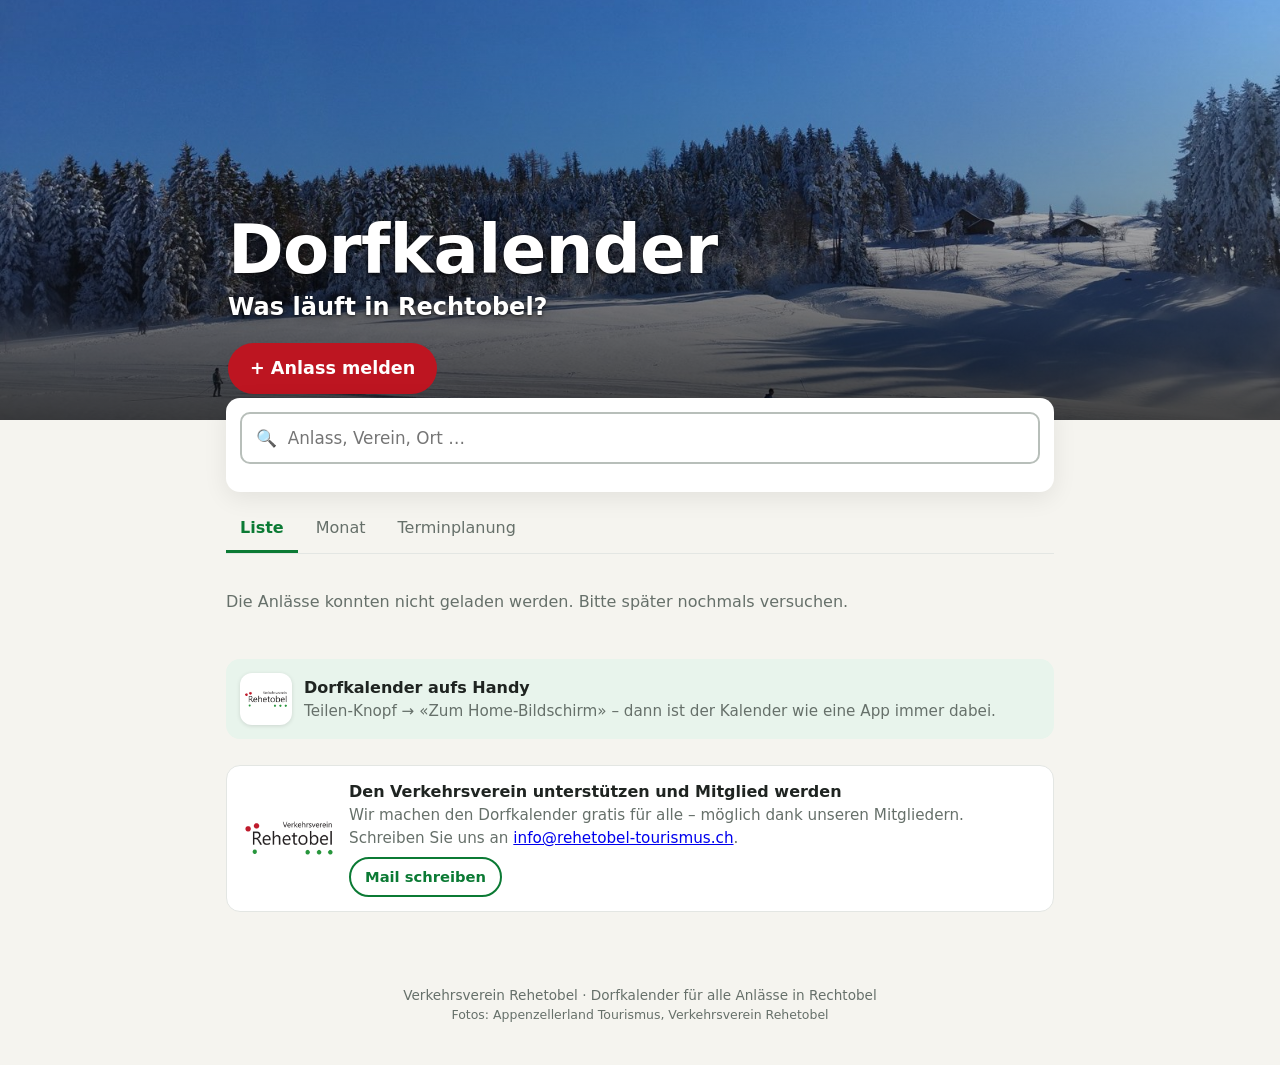
==== index.html @ 816dbb3e "Neues Design: Titelbild je Jahreszeit, Kategorien-Knöpfe, Vereinslogos, 20 Anlässe pro Seite, Kasten" ====
<!doctype html>
<html lang="de-CH">
<head>
  <meta charset="utf-8">
  <meta name="viewport" content="width=device-width, initial-scale=1">
  <title>Dorfkalender Rehetobel</title>
  <meta name="description" content="Was läuft in Rechtobel? Alle Anlässe im Dorf – Vereine, Gemeinde, Schule, Kirche und Gewerbe.">
  <meta name="theme-color" content="#0b7a34">
  <link rel="apple-touch-icon" href="bilder/logo.png">
  <link rel="stylesheet" href="css/kalender.css">
  <!-- Titelbild je nach Jahreszeit, bevor die Seite gezeichnet wird (siehe js/titelbild.js) -->
  <script src="js/titelbild.js"></script>
</head>
<body>
  <header class="kopf">
    <div class="kopf-innen">
      <h1>Dorfkalender</h1>
      <p class="untertitel">Was läuft in Rechtobel?</p>
      <a class="knopf knopf-rot" href="#melden">+ Anlass melden</a>
    </div>
  </header>

  <main class="seite">
    <section class="such" aria-label="Suchen">
      <label><span class="sr">Suche</span>
        <input id="suche" type="search" placeholder="🔍  Anlass, Verein, Ort …"></label>
      <button class="kat-auf" id="kat-auf" type="button" aria-expanded="false" aria-controls="kategorien">
        <span id="kat-auf-text">Nach Kategorie filtern</span> <span class="pfeil" aria-hidden="true">▾</span></button>
      <div class="kategorien" id="kategorien" role="group" aria-label="Kategorie"></div>
      <div class="aktiver-verein" id="aktiver-verein"></div>
    </section>

    <nav class="tabs" role="tablist" aria-label="Ansicht">
      <button role="tab" data-ansicht="liste" aria-selected="true">Liste</button>
      <button role="tab" data-ansicht="monat" aria-selected="false">Monat</button>
      <button role="tab" data-ansicht="planung" aria-selected="false">Terminplanung</button>
    </nav>

    <section id="ansicht-liste" class="ansicht"></section>
    <section id="ansicht-monat" class="ansicht" hidden></section>
    <section id="ansicht-planung" class="ansicht" hidden></section>

    <div class="app-hinweis">
      <img class="symbol" src="bilder/logo.png" alt="">
      <div><strong>Dorfkalender aufs Handy</strong><br>
        <span class="zeile">Teilen-Knopf → «Zum Home-Bildschirm» – dann ist der Kalender wie eine App immer dabei.</span></div>
    </div>

    <div class="vvr-kasten">
      <img src="bilder/logo.png" alt="Verkehrsverein Rehetobel">
      <div><strong>Den Verkehrsverein unterstützen und Mitglied werden</strong><br>
        <span class="zeile">Wir machen den Dorfkalender gratis für alle – möglich dank unseren Mitgliedern.
          Schreiben Sie uns an <a href="mailto:info@rehetobel-tourismus.ch">info@rehetobel-tourismus.ch</a>.</span><br>
        <a class="knopf knopf-rand" href="mailto:info@rehetobel-tourismus.ch?subject=Mitglied%20werden">Mail schreiben</a></div>
    </div>
  </main>

  <dialog id="detail" class="detail" aria-labelledby="detail-titel"></dialog>

  <dialog id="melden-dialog" class="detail" aria-labelledby="melden-titel">
    <div class="detail-innen">
      <div class="detail-kopf">
        <h2 id="melden-titel">Anlass melden</h2>
        <button class="zu" data-schliessen aria-label="Schliessen">×</button>
      </div>
      <p>Vereine, Gemeinde, Kirche, Schule und Gewerbe können ihre Anlässe hier über ein einfaches Formular melden.
         Der Verkehrsverein prüft jede Meldung, bevor sie im Kalender erscheint.</p>
      <p class="hinweis">Das Formular wird bald freigeschaltet.</p>
    </div>
  </dialog>

  <footer class="fuss">
    Verkehrsverein Rehetobel · Dorfkalender für alle Anlässe in Rechtobel<br>
    <span class="fotos">Fotos: Appenzellerland Tourismus, Verkehrsverein Rehetobel</span>
  </footer>

  <script src="js/config.js"></script>
  <script src="js/logos.js"></script>
  <script src="data/anlaesse.js"></script>
  <script src="js/datenquelle.js"></script>
  <script src="js/kalender.js"></script>
</body>
</html>
---- css/kalender.css ----
/* Dorfkalender Rehetobel – Design vom 7.11.2026 (Vorschau in der Vorstandsablage, Entscheide in ENTSCHEIDE.md) */
:root {
  --gruen: #0b7a34;          /* Grün des Verkehrsvereins */
  --gruen-dunkel: #0b5e2a;
  --gruen-hell: #e8f4ec;
  --rot: #bd1521;            /* Rot des Verkehrsvereins: Hauptknöpfe */
  --akzent: #bd1521;
  --text: #1f2421;
  --leise: #66706a;
  --linie: #e3e6e3;
  --flaeche: #fff;
  --grund: #f5f4ef;
  --hintergrund: #f3f2ee;
  --belegt-1: #cfeadb;
  --belegt-2: #7cc79b;
  --belegt-3: #0b7a34;
  --radius: 14px;
  font-family: system-ui, -apple-system, "Segoe UI", Roboto, sans-serif;
  color: var(--text);
}
* { box-sizing: border-box; }
body { margin: 0; background: var(--grund); line-height: 1.45; }
h1, h2, h3 { line-height: 1.2; }
.sr { position: absolute; width: 1px; height: 1px; overflow: hidden; clip: rect(0 0 0 0); }
.hinweis { color: var(--leise); font-size: .9em; }
.nowrap { white-space: nowrap; }

/* ---------- Titelbild (je nach Jahreszeit, siehe js/titelbild.js) ---------- */
:root { --foto: url("../bilder/titel/herbst.jpg"); }
.sommer     { --foto: url("../bilder/titel/sommer.jpg"); }
.baum       { --foto: url("../bilder/titel/baum.jpg"); }
.winter1    { --foto: url("../bilder/titel/winter.jpg"); }
.winter2    { --foto: url("../bilder/titel/winter2.jpg"); }
.winter3    { --foto: url("../bilder/titel/winter3.jpg"); }
.fruehling1 { --foto: url("../bilder/titel/fruehling1.jpg"); }
.fruehling2 { --foto: url("../bilder/titel/fruehling2.jpg"); }
@media (max-width: 719px) {   /* Handy: quadratische Fotos */
  :root       { --foto: url("../bilder/titel/herbst-handy.jpg"); }
  .sommer     { --foto: url("../bilder/titel/sommer-handy.jpg"); }
  .baum       { --foto: url("../bilder/titel/baum-handy.jpg"); }
  .winter1    { --foto: url("../bilder/titel/winter-handy.jpg"); }
  .winter2    { --foto: url("../bilder/titel/winter2-handy.jpg"); }
  .winter3    { --foto: url("../bilder/titel/winter3-handy.jpg"); }
  .fruehling1 { --foto: url("../bilder/titel/fruehling1-handy.jpg"); }
  .fruehling2 { --foto: url("../bilder/titel/fruehling2-handy.jpg"); }
}

.kopf { position: relative; min-height: 300px; color: #fff; display: flex; align-items: flex-end;
  background: linear-gradient(180deg, rgba(0,0,0,.05) 0%, rgba(0,0,0,.15) 45%, rgba(0,0,0,.65) 100%), var(--foto) center 55% / cover; }
.winter .kopf { background-image: linear-gradient(180deg, rgba(0,0,0,0) 0%, rgba(0,0,0,.25) 45%, rgba(0,0,0,.72) 100%), var(--foto); }
.baum .kopf { background-position: center, center 72%; }
@media (max-width: 719px) {
  .kopf { background-position: center 30%; }
  .baum .kopf { background-size: cover, 175% auto; background-position: center, left 62%; }
  .fruehling2 .kopf { background-position: center, center 100%; }   /* Hütte über der Schrift */
}
@media (min-width: 720px) { .kopf { min-height: 380px; } }
@media (min-width: 900px) { .kopf { background-position: center 30%; min-height: 420px; } }

.kopf-innen { width: 100%; max-width: 860px; margin: 0 auto; padding: 18px 18px 26px; }
@media (max-width: 719px) { .kopf-innen { padding-bottom: 44px; } }
.kopf h1 { margin: 0; font-size: clamp(2rem, 7vw, 3rem); letter-spacing: -.01em; }
.kopf .untertitel { margin: 2px 0 14px; font-size: 1.2rem; font-weight: 700; }
.kopf-innen h1, .kopf-innen p { text-shadow: 0 1px 3px rgba(0,0,0,.7), 0 2px 12px rgba(0,0,0,.45); }
@media (min-width: 900px) {
  .kopf h1 { font-size: 4.2rem; line-height: 1.05; }
  .kopf .untertitel { font-size: 1.5rem; margin: 4px 0 18px; }
  .kopf .knopf { font-size: 1.1rem; padding: 13px 22px; }
}
/* Die Kirche (bzw. das Hauptmotiv) nie verdecken: Schrift auf die freie Seite */
.herbst .kopf-innen, .sommer:not(.baum) .kopf-innen, .winter3 .kopf-innen, .fruehling2 .kopf-innen { text-align: right; }
@media (min-width: 720px) {
  .baum .kopf-innen, .fruehling1 .kopf-innen { max-width: none; margin: 0; padding-left: max(24px, 4vw); }
  .winter3 .kopf-innen, .fruehling2 .kopf-innen { max-width: none; margin: 0; padding-right: max(24px, 4vw); }
  .baum .kopf h1, .winter3 .kopf h1 { font-size: clamp(2rem, 4.6vw, 4.2rem); }
}

/* ---------- Knöpfe ---------- */
.knopf { display: inline-flex; align-items: center; gap: 6px; border: 0; border-radius: 999px; padding: 11px 18px;
  font: inherit; font-weight: 700; cursor: pointer; text-decoration: none; }
.knopf-rot, .knopf-akzent { background: var(--rot); color: #fff; }
.knopf-rot:hover, .knopf-akzent:hover { filter: brightness(1.1); }
.knopf-rand { background: #fff; color: var(--gruen); border: 2px solid var(--gruen); }

.seite { max-width: 860px; margin: 0 auto; padding: 0 16px 40px; }

/* ---------- Suche und Kategorien ---------- */
.such { background: var(--flaeche); border-radius: var(--radius); box-shadow: 0 6px 24px rgba(0,0,0,.08);
  margin: -22px 0 14px; padding: 14px; position: relative; }
.such input[type=search] { width: 100%; font: inherit; font-size: 1.05rem; padding: 12px 14px; border: 2px solid #b8bfba;
  border-radius: 10px; background: #fff; color: var(--text); }
.kategorien { display: flex; flex-wrap: wrap; gap: 8px; padding: 12px 0 2px; }
.kat-knopf { flex: none; border: 1px solid #c9cec9; background: #fff; border-radius: 999px; min-height: 44px; padding: 9px 15px;
  font: inherit; font-size: 1rem; cursor: pointer; white-space: nowrap; color: var(--text); }
.kat-knopf[aria-pressed="true"] { background: var(--text); border-color: var(--text); color: #fff; }
.punkt { display: inline-block; width: 10px; height: 10px; border-radius: 50%; margin-right: 6px; }
.kat-knopf[aria-pressed="true"] .punkt { box-shadow: 0 0 0 2px #fff; }
/* Handy: Kategorien zugeklappt – zuerst sieht man, was im Dorf läuft. Laptop: immer offen. */
.kat-auf { display: none; }
@media (max-width: 719px) {
  .kat-auf { display: flex; align-items: center; justify-content: space-between; width: 100%; margin-top: 10px; min-height: 44px;
    padding: 8px 14px; border: 1px solid #c9cec9; border-radius: 10px; background: #fff; font: inherit; font-size: 1rem;
    cursor: pointer; color: var(--text); }
  .kat-auf .pfeil { transition: transform .15s; }
  .kat-auf[aria-expanded="true"] .pfeil { transform: rotate(180deg); }
  .kategorien { display: none; gap: 6px; }
  .kategorien.offen { display: flex; }
  .kat-knopf { min-height: 40px; padding: 6px 11px; font-size: .92rem; }
  .punkt { width: 9px; height: 9px; margin-right: 5px; }
}
.aktiver-verein:empty { display: none; }
.aktiver-verein { margin-top: 10px; }

/* ---------- Ansichten (Liste / Monat / Terminplanung) ---------- */
.tabs { display: flex; gap: 4px; border-bottom: 1px solid var(--linie); margin: 4px 0 6px; overflow-x: auto; }
.tabs button { background: none; border: 0; padding: 10px 14px; font: inherit; color: var(--leise);
  cursor: pointer; border-bottom: 3px solid transparent; white-space: nowrap; }
.tabs button[aria-selected="true"] { color: var(--gruen); border-bottom-color: var(--gruen); font-weight: 700; }

/* ---------- Liste ---------- */
.abschnitt { margin: 30px 0 10px; font-size: 1.5rem; }
.monat-titel { font-size: 1.2rem; margin: 24px 0 8px; color: var(--gruen-dunkel); }
.karten { list-style: none; margin: 0; padding: 0; }
.karte { display: grid; grid-template-columns: 62px 1fr; gap: 12px; align-items: start; width: 100%;
  background: var(--flaeche); border: 0; border-left: 6px solid var(--kat, #8a8a8a); border-radius: var(--radius);
  padding: 12px 14px; margin-bottom: 10px; box-shadow: 0 1px 3px rgba(0,0,0,.06);
  text-align: left; font: inherit; color: inherit; cursor: pointer; }
.karte:hover, .karte:focus-visible { box-shadow: 0 2px 10px rgba(0,0,0,.12); outline: none; }
@media (min-width: 720px) { .karte { grid-template-columns: 64px 1fr; gap: 14px; padding: 14px 18px; } }
/* Kalenderblatt links */
.datum-block { text-align: center; border-radius: 10px; background: var(--hintergrund); padding: 6px 0 7px; }
.datum-block .wt { font-size: .76rem; font-weight: 700; text-transform: uppercase; color: #4a524d; }
.datum-block .tg { font-size: 1.6rem; font-weight: 800; line-height: 1.05; }
.datum-block .mo { font-size: .85rem; color: #4a524d; }
.datum-block.heute { background: var(--gruen); color: #fff; }
.datum-block.heute .wt, .datum-block.heute .mo { color: rgba(255,255,255,.9); }
/* Text der Karte; lange Wörter (z. B. «Nistkastenputzhöck») umbrechen */
.karte > div, .detail-kopf h2 { min-width: 0; overflow-wrap: break-word; }
.karte h3, .detail-kopf h2 { hyphens: auto; -webkit-hyphenate-limit-before: 6; -webkit-hyphenate-limit-after: 6; hyphenate-limit-chars: 14 6 6; }
.karte h3 { margin: 0 0 2px; font-size: 1.12rem; line-height: 1.25; }
.zeile { color: var(--leise); font-size: .95rem; }
.karte .zeile { font-size: 1rem; color: #3d4540; }
.verein-zeile { color: var(--leise); font-size: .95rem; margin-top: 2px; }
.kat-etikett { display: inline-block; font-size: .875rem; font-weight: 700; padding: 3px 10px; border-radius: 999px; margin: 6px 4px 0 0;
  color: var(--kat); background: #f0f0f0;
  color: color-mix(in srgb, var(--kat) 70%, black); background: color-mix(in srgb, var(--kat) 13%, white); }
.etikett { display: inline-block; font-size: .875rem; padding: 3px 10px; border-radius: 999px; background: #eee; color: #444; margin: 6px 4px 0 0; }
.etikett.provisorisch { background: #fbe3e5; color: #8d0f19; }
/* Vereinslogo oben rechts in der Karte (nur wenn vorhanden) */
.vlogo { width: 64px; height: 46px; padding: 4px; border-radius: 10px; border: 1px solid var(--linie); background: #fff; overflow: hidden; }
.vlogo img { width: 100%; height: 100%; object-fit: contain; display: block; }
.karte .vlogo { float: right; margin: 0 0 6px 10px; }
@media (min-width: 720px) { .vlogo { width: 104px; height: 60px; } }
.vlogo.gross { width: 120px; height: 76px; flex: none; float: none; margin: 0; }
.mehr { display: block; width: 100%; margin: 16px 0; padding: 14px; border-radius: var(--radius); border: 2px dashed #cfd6cf;
  background: transparent; font: inherit; font-weight: 700; color: var(--gruen); cursor: pointer; }
.leer { color: var(--leise); padding: 20px 0; }

/* ---------- Monat ---------- */
.monat-nav { display: flex; align-items: center; justify-content: space-between; margin: 16px 0 12px; gap: 8px; }
.monat-nav h2 { margin: 0; font-size: 1.2rem; }
.monat-nav .knopf { padding: 6px 16px; }
.raster { display: grid; grid-template-columns: repeat(7, minmax(0, 1fr)); gap: 1px; background: var(--linie);
  border: 1px solid var(--linie); border-radius: 10px; overflow: hidden; }
.raster .wt-kopf { background: var(--hintergrund); text-align: center; font-size: .78rem; padding: 6px 0; color: var(--leise); font-weight: 600; }
.zelle { min-width: 0; background: var(--flaeche); min-height: 96px; padding: 4px; font: inherit; border: 0; text-align: left;
  cursor: pointer; display: flex; flex-direction: column; gap: 2px; color: inherit; }
.zelle.fremd { background: #fafaf8; color: #b3b8b4; }
.zelle.heute .nr { background: var(--gruen); color: #fff; border-radius: 999px; }
.zelle.gewaehlt { box-shadow: inset 0 0 0 2px var(--akzent); }
.nr { font-size: .8rem; width: 22px; height: 22px; display: grid; place-items: center; }
.chip { font-size: .72rem; background: #e7efe8; color: var(--gruen-dunkel); border-radius: 4px; padding: 1px 4px;
  white-space: nowrap; overflow: hidden; text-overflow: ellipsis; }
.chip.provisorisch { background: #fbe3e5; color: #8d0f19; }
.punkte { display: none; gap: 3px; flex-wrap: wrap; }
.punkte i { width: 6px; height: 6px; border-radius: 50%; background: var(--gruen); }
@media (max-width: 640px) { .zelle { min-height: 52px; align-items: center; } .chip { display: none; } .punkte { display: flex; } }
.tag-liste { margin-top: 16px; }

/* ---------- Terminplanung ---------- */
.planung-intro { background: var(--flaeche); border: 1px solid var(--linie); border-radius: 10px; padding: 12px 14px; margin: 16px 0; }
.planung-intro p { margin: 0 0 6px; }
.legende { display: flex; gap: 14px; flex-wrap: wrap; font-size: .85rem; color: var(--leise); }
.legende span { display: inline-flex; align-items: center; gap: 6px; }
.legende i { width: 14px; height: 14px; border-radius: 3px; border: 1px solid var(--linie); }
.jahr { display: grid; grid-template-columns: repeat(auto-fill, minmax(200px, 1fr)); gap: 16px; }
.mini h3 { margin: 0 0 6px; font-size: .95rem; }
.mini .raster { border-radius: 6px; }
.mini .wt-kopf { font-size: .65rem; padding: 2px 0; }
.mini-tag { aspect-ratio: 1; border: 0; padding: 0; font: inherit; font-size: .7rem; cursor: pointer; background: var(--flaeche); color: var(--text); }
.mini-tag.leer-tag { background: #fafaf8; cursor: default; }
.mini-tag.b1 { background: var(--belegt-1); }
.mini-tag.b2 { background: var(--belegt-2); }
.mini-tag.b3 { background: var(--belegt-3); color: #fff; }
.mini-tag.prov { box-shadow: inset 0 0 0 2px var(--akzent); }
.mini-tag.wochenende:not(.b1):not(.b2):not(.b3) { background: #f1f3f1; }
.mini-tag.gewaehlt { outline: 2px solid var(--gruen); outline-offset: -2px; }

/* ---------- Fenster beim Antippen (auf dem Handy von unten) ---------- */
dialog.detail { border: 0; padding: 0; width: min(520px, 100%); max-width: 100%; border-radius: 18px 18px 0 0; margin: auto auto 0;
  box-shadow: 0 -6px 30px rgba(0,0,0,.2); color: var(--text); }
dialog.detail::backdrop { background: rgba(0,0,0,.4); }
@media (min-width: 720px) { dialog.detail { border-radius: 18px; margin: auto; } }
.detail-innen { padding: 18px 18px 22px; }
.detail-kopf { display: flex; gap: 14px; align-items: center; margin-bottom: 12px; }
.detail-kopf h2 { margin: 0; font-size: 1.3rem; line-height: 1.25; flex: 1; }
.zu { border: 0; background: #eee; border-radius: 50%; width: 44px; height: 44px; font-size: 1.5rem; cursor: pointer; flex: none; color: var(--text); }
.detail dl { display: grid; grid-template-columns: 100px 1fr; gap: 6px 10px; margin: 0 0 14px; }
.detail dt { color: var(--leise); }
.detail dd { margin: 0; font-weight: 600; }
.detail .knoepfe { display: flex; flex-direction: column; gap: 10px; }
.detail .knoepfe .knopf { justify-content: center; }

/* ---------- Kästen unten und Fuss ---------- */
.app-hinweis { display: flex; gap: 12px; align-items: center; background: var(--gruen-hell); border-radius: var(--radius); padding: 14px; margin: 26px 0 8px; }
.app-hinweis .symbol { width: 52px; height: 52px; border-radius: 12px; background: #fff; object-fit: contain; padding: 4px;
  box-shadow: 0 1px 4px rgba(0,0,0,.12); flex: none; }
.vvr-kasten { display: flex; gap: 14px; align-items: center; background: var(--flaeche); border-radius: var(--radius);
  border: 1px solid var(--linie); padding: 14px 16px; margin: 26px 0 8px; }
.vvr-kasten img { width: 92px; flex: none; }
.vvr-kasten .knopf { margin-top: 8px; padding: 7px 14px; font-size: .92rem; }
.fuss { text-align: center; color: var(--leise); font-size: .85rem; padding: 26px 16px 40px; }
.fuss .fotos { font-size: .78rem; }

/* ---------- Eingebettet in die Vereinswebseite (?einbetten=1): ohne Titelbild und Fuss ---------- */
body.eingebettet { background: transparent; }
body.eingebettet .kopf { background: none; min-height: 0; color: var(--text); }
body.eingebettet .kopf h1, body.eingebettet .kopf .untertitel, body.eingebettet .fuss,
body.eingebettet .app-hinweis, body.eingebettet .vvr-kasten { display: none; }
body.eingebettet .kopf-innen { padding: 8px 16px; text-align: right; }
body.eingebettet .such { margin-top: 0; }

/* ---------- Planungskalender ---------- */
.planung-hinweis { background: #fff4e5; border: 1px solid #f0c27a; border-radius: 10px; padding: 10px 14px; margin: 0 0 12px; }
.planung-modus .app-hinweis, .planung-modus .vvr-kasten { display: none; }
.druck-kopf h2 { margin-bottom: 4px; }
.druck-monat { margin: 18px 0 6px; color: var(--gruen-dunkel); }
.druck-tabelle { width: 100%; border-collapse: collapse; font-size: .92rem; background: #fff; }
.druck-tabelle th, .druck-tabelle td { border: 1px solid var(--linie); padding: 4px 6px; text-align: left; vertical-align: top; }
.druck-tabelle tr.konflikt td { background: #fdecea; font-weight: 600; }
.druck-leer { padding: 2px 0 6px; }
#ansicht-druck { overflow-x: auto; }
@media (max-width: 640px) { .druck-tabelle { font-size: .8rem; } }
@media print {
  .kopf, .tabs, .such, .fuss, .planung-hinweis, .nicht-drucken, .app-hinweis, .vvr-kasten { display: none !important; }
  body { background: #fff; }
  .seite { max-width: none; padding: 0; }
  .druck-monat { break-after: avoid; }
  .druck-tabelle tr { break-inside: avoid; }
  .druck-tabelle tr.konflikt td { -webkit-print-color-adjust: exact; print-color-adjust: exact; }
}
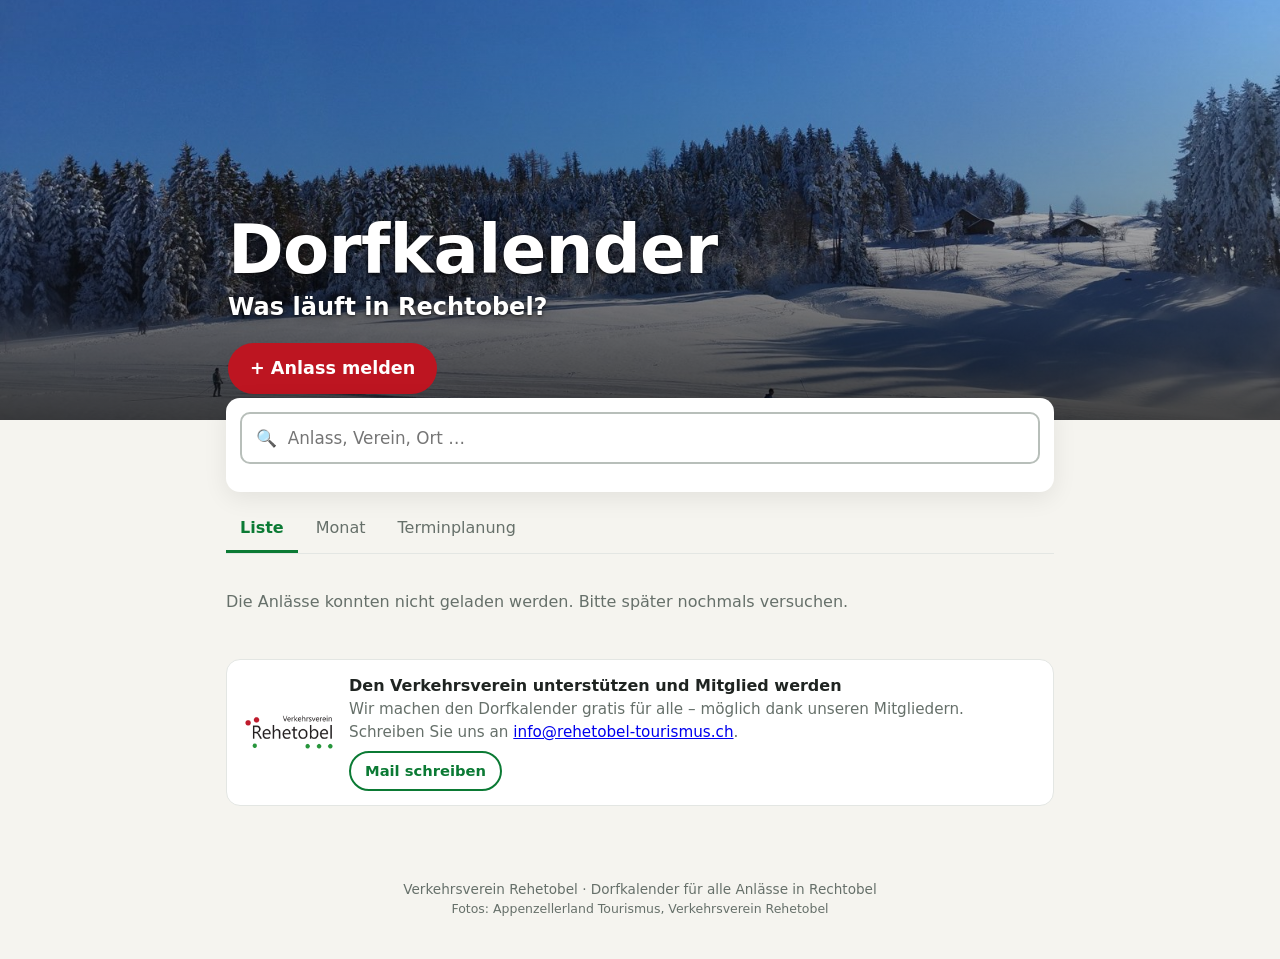
==== commit 4b13165f: "Dorfkalender aufs Handy: App-Symbol, Manifest, Anleitung je nach Handy Co-Authored-By: Claude Opus 5" ====
--- a/index.html
+++ b/index.html
@@ -6,7 +6,13 @@
   <title>Dorfkalender Rehetobel</title>
   <meta name="description" content="Was läuft in Rechtobel? Alle Anlässe im Dorf – Vereine, Gemeinde, Schule, Kirche und Gewerbe.">
   <meta name="theme-color" content="#0b7a34">
-  <link rel="apple-touch-icon" href="bilder/logo.png">
+  <!-- «Dorfkalender aufs Handy»: Symbol und Name auf dem Startbildschirm -->
+  <link rel="manifest" href="manifest.webmanifest">
+  <link rel="icon" type="image/png" href="bilder/app/favicon-48.png">
+  <link rel="apple-touch-icon" href="bilder/app/icon-180.png">
+  <meta name="apple-mobile-web-app-title" content="Dorfkalender">
+  <meta name="apple-mobile-web-app-capable" content="yes">
+  <meta name="mobile-web-app-capable" content="yes">
   <link rel="stylesheet" href="css/kalender.css">
   <!-- Titelbild je nach Jahreszeit, bevor die Seite gezeichnet wird (siehe js/titelbild.js) -->
   <script src="js/titelbild.js"></script>
@@ -40,10 +46,12 @@
     <section id="ansicht-monat" class="ansicht" hidden></section>
     <section id="ansicht-planung" class="ansicht" hidden></section>
 
-    <div class="app-hinweis">
-      <img class="symbol" src="bilder/logo.png" alt="">
+    <!-- Hinweis passt sich dem Handy an (js/kalender.js); auf dem Computer und in der «App» selbst ausgeblendet -->
+    <div class="app-hinweis" id="app-hinweis" hidden>
+      <img class="symbol" src="bilder/app/icon-180.png" alt="">
       <div><strong>Dorfkalender aufs Handy</strong><br>
-        <span class="zeile">Teilen-Knopf → «Zum Home-Bildschirm» – dann ist der Kalender wie eine App immer dabei.</span></div>
+        <span class="zeile" id="app-anleitung"></span>
+        <button class="knopf knopf-rand" id="app-installieren" type="button" hidden>Als App installieren</button></div>
     </div>
 
     <div class="vvr-kasten">
--- a/css/kalender.css
+++ b/css/kalender.css
@@ -213,7 +213,9 @@
 
 /* ---------- Kästen unten und Fuss ---------- */
 .app-hinweis { display: flex; gap: 12px; align-items: center; background: var(--gruen-hell); border-radius: var(--radius); padding: 14px; margin: 26px 0 8px; }
-.app-hinweis .symbol { width: 52px; height: 52px; border-radius: 12px; background: #fff; object-fit: contain; padding: 4px;
+.app-hinweis[hidden], .knopf[hidden] { display: none; }
+.app-hinweis .knopf { margin-top: 8px; padding: 7px 14px; font-size: .92rem; }
+.app-hinweis .symbol { width: 52px; height: 52px; border-radius: 12px; background: #fff; object-fit: contain;
   box-shadow: 0 1px 4px rgba(0,0,0,.12); flex: none; }
 .vvr-kasten { display: flex; gap: 14px; align-items: center; background: var(--flaeche); border-radius: var(--radius);
   border: 1px solid var(--linie); padding: 14px 16px; margin: 26px 0 8px; }
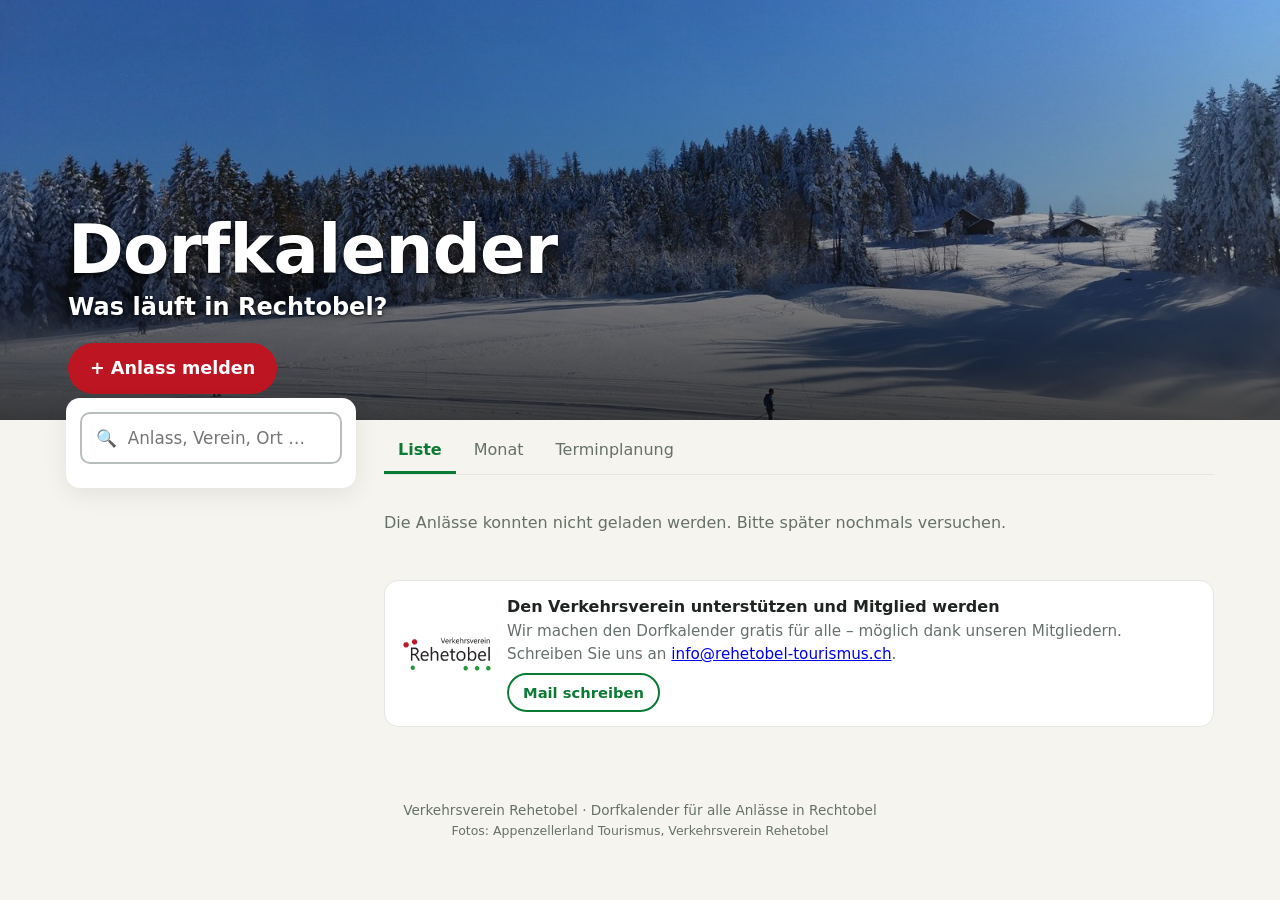
==== commit 6c0d4f67: "Grosse Bildschirme: zwei Spalten (Themen links, Anlässe rechts); Zusätze in den Knöpfen wieder sicht" ====
--- a/index.html
+++ b/index.html
@@ -8,8 +8,8 @@
   <meta name="theme-color" content="#0b7a34">
   <!-- «Dorfkalender aufs Handy»: Symbol und Name auf dem Startbildschirm -->
   <link rel="manifest" href="manifest.webmanifest">
-  <link rel="icon" type="image/png" href="bilder/app/favicon-48.png">
-  <link rel="apple-touch-icon" href="bilder/app/icon-180.png">
+  <link rel="icon" type="image/png" href="bilder/app/favicon-kalender-48.png">
+  <link rel="apple-touch-icon" href="bilder/app/kalender-180.png">
   <meta name="apple-mobile-web-app-title" content="Dorfkalender">
   <meta name="apple-mobile-web-app-capable" content="yes">
   <meta name="mobile-web-app-capable" content="yes">
@@ -31,11 +31,13 @@
       <label><span class="sr">Suche</span>
         <input id="suche" type="search" placeholder="🔍  Anlass, Verein, Ort …"></label>
       <button class="kat-auf" id="kat-auf" type="button" aria-expanded="false" aria-controls="kategorien">
-        <span id="kat-auf-text">Nach Kategorie filtern</span> <span class="pfeil" aria-hidden="true">▾</span></button>
+        <span id="kat-auf-text">Meine Auswahl</span> <span class="pfeil" aria-hidden="true">▾</span></button>
       <div class="kategorien" id="kategorien" role="group" aria-label="Kategorie"></div>
       <div class="aktiver-verein" id="aktiver-verein"></div>
     </section>
 
+    <!-- Grosse Bildschirme: zwei Spalten – links Suche und Themen, rechts die Anlässe (9.11.2026) -->
+    <div class="inhalt">
     <nav class="tabs" role="tablist" aria-label="Ansicht">
       <button role="tab" data-ansicht="liste" aria-selected="true">Liste</button>
       <button role="tab" data-ansicht="monat" aria-selected="false">Monat</button>
@@ -48,10 +50,11 @@
 
     <!-- Hinweis passt sich dem Handy an (js/kalender.js); auf dem Computer und in der «App» selbst ausgeblendet -->
     <div class="app-hinweis" id="app-hinweis" hidden>
-      <img class="symbol" src="bilder/app/icon-180.png" alt="">
+      <img class="symbol" src="bilder/app/kalender-180.png" alt="">
       <div><strong>Dorfkalender aufs Handy</strong><br>
         <span class="zeile" id="app-anleitung"></span>
-        <button class="knopf knopf-rand" id="app-installieren" type="button" hidden>Als App installieren</button></div>
+        <button class="knopf knopf-rand" id="app-installieren" type="button" hidden>Als App installieren</button>
+        <button class="knopf knopf-rand" id="app-zeigen" type="button" hidden>Zeig mir, wie</button></div>
     </div>
 
     <div class="vvr-kasten">
@@ -60,6 +63,7 @@
         <span class="zeile">Wir machen den Dorfkalender gratis für alle – möglich dank unseren Mitgliedern.
           Schreiben Sie uns an <a href="mailto:info@rehetobel-tourismus.ch">info@rehetobel-tourismus.ch</a>.</span><br>
         <a class="knopf knopf-rand" href="mailto:info@rehetobel-tourismus.ch?subject=Mitglied%20werden">Mail schreiben</a></div>
+    </div>
     </div>
   </main>
 
@@ -77,6 +81,27 @@
     </div>
   </dialog>
 
+  <!-- Bilder-Anleitung fürs iPhone (Knopf «Zeig mir, wie» im Kasten «Dorfkalender aufs Handy») -->
+  <dialog id="iphone-dialog" class="detail" aria-labelledby="iphone-titel">
+    <div class="detail-innen">
+      <div class="detail-kopf">
+        <h2 id="iphone-titel">So kommt der Dorfkalender aufs iPhone</h2>
+        <button class="zu" data-schliessen aria-label="Schliessen">×</button>
+      </div>
+      <ol class="schritte">
+        <li><p>In Safari <b>unten rechts auf •••</b> tippen, dann auf <b>«Teilen»</b>.<br>
+          <small>Ältere iPhones: unten direkt auf den Teilen-Knopf <b>□↑</b> tippen.</small></p>
+          <img src="bilder/anleitung/iphone-1.jpg" alt="Menü mit «Teilen» zuoberst" loading="lazy" width="500" height="493"></li>
+        <li><p>Auf <b>«Mehr anzeigen»</b> tippen (oder nach unten wischen).</p>
+          <img src="bilder/anleitung/iphone-2.jpg" alt="Teilen-Fenster mit dem Knopf «Mehr anzeigen»" loading="lazy" width="500" height="683"></li>
+        <li><p>Auf <b>«Zum Home-Bildschirm»</b> tippen.</p>
+          <img src="bilder/anleitung/iphone-3.jpg" alt="Liste mit «Zum Home-Bildschirm»" loading="lazy" width="500" height="473"></li>
+        <li><p>Oben rechts auf <b>«Hinzufügen»</b> tippen. Fertig – das Kalender-Symbol ist jetzt auf dem Startbildschirm.</p>
+          <img src="bilder/anleitung/iphone-4.jpg" alt="Fenster «Zum Home-Bildschirm» mit dem Knopf «Hinzufügen»" loading="lazy" width="500" height="410"></li>
+      </ol>
+    </div>
+  </dialog>
+
   <footer class="fuss">
     Verkehrsverein Rehetobel · Dorfkalender für alle Anlässe in Rechtobel<br>
     <span class="fotos">Fotos: Appenzellerland Tourismus, Verkehrsverein Rehetobel</span>
--- a/css/kalender.css
+++ b/css/kalender.css
@@ -217,6 +217,14 @@
 .app-hinweis .knopf { margin-top: 8px; padding: 7px 14px; font-size: .92rem; }
 .app-hinweis .symbol { width: 52px; height: 52px; border-radius: 12px; background: #fff; object-fit: contain;
   box-shadow: 0 1px 4px rgba(0,0,0,.12); flex: none; }
+.app-hinweis .knopf + .knopf { margin-left: 6px; }
+#iphone-dialog { max-height: 92vh; overflow-y: auto; }
+.schritte { margin: 0; padding-left: 1.4em; }
+.schritte li { margin: 0 0 22px; }
+.schritte li::marker { font-weight: 800; color: var(--gruen); }
+.schritte p { margin: 0 0 8px; }
+.schritte small { color: var(--leise); }
+.schritte img { display: block; width: 100%; max-width: 340px; height: auto; border-radius: 14px; box-shadow: 0 1px 6px rgba(0,0,0,.18); }
 .vvr-kasten { display: flex; gap: 14px; align-items: center; background: var(--flaeche); border-radius: var(--radius);
   border: 1px solid var(--linie); padding: 14px 16px; margin: 26px 0 8px; }
 .vvr-kasten img { width: 92px; flex: none; }
@@ -251,3 +259,70 @@
   .druck-tabelle tr { break-inside: avoid; }
   .druck-tabelle tr.konflikt td { -webkit-print-color-adjust: exact; print-color-adjust: exact; }
 }
+/* ===== Meine Auswahl, zweigeteilte Liste, Verein «immer oben» (8.11.2026) ===== */
+.auswahl-text { flex-basis: 100%; margin: 2px 0 2px; color: var(--leise); font-size: .95rem; }
+.kat-knopf { display: inline-flex; align-items: center; gap: 2px; flex-wrap: wrap; text-align: left; }
+.kat-knopf small { flex-basis: 100%; font-size: .75rem; color: var(--leise); padding-left: 20px; line-height: 1.2; }
+.kat-knopf .haken { width: 16px; font-weight: 800; color: var(--leise); }
+.kat-knopf[aria-pressed="true"] { background: #f3faf5; border-color: var(--gruen); color: var(--text); }
+.kat-knopf[aria-pressed="true"] .haken { color: var(--gruen); }
+.kat-knopf[aria-pressed="true"] .punkt { box-shadow: none; }
+.kat-knopf[aria-pressed="true"] small { color: var(--leise); }
+.kat-knopf[aria-pressed="false"] { background: #fff; border-style: dashed; color: #5b635e; }
+.auswahl-knoepfe { flex-basis: 100%; display: flex; gap: 16px; margin-top: 4px; }
+.knopf-link { background: none; border: 0; padding: 4px 0; font: inherit; color: var(--gruen); text-decoration: underline; cursor: pointer; }
+.trenner { margin: 34px 0 6px; padding-top: 14px; border-top: 3px solid #cfd6cf; }
+.trenner span { display: block; font-size: 1.2rem; font-weight: 800; color: #4a524d; }
+.trenner small { color: var(--leise); }
+.unter-abschnitt { margin: 14px 0 6px; font-size: .95rem; text-transform: uppercase; letter-spacing: .04em; color: var(--leise); }
+.karte.klein { padding: 8px 12px; box-shadow: none; border: 1px solid var(--linie); border-left-width: 6px; background: #fbfbf9; }
+.karte.klein .datum-block { padding: 3px 0; }
+.karte.klein .datum-block .tg { font-size: 1.2rem; }
+.karte.klein h3 { font-size: 1rem; }
+.karte.klein .kat-etikett { font-size: .78rem; padding: 1px 8px; margin-top: 4px; }
+.karte.klein .zeile, .karte.klein .verein-zeile { font-size: .9rem; }
+.abo-info { background: var(--gruen-hell); border-radius: 10px; padding: 10px 12px; margin-top: 10px; font-size: .95rem; }
+@media (min-width: 720px) { .kat-auf.vorschau-laptop { display: none; } }
+.kat-knopf { white-space: normal; max-width: 100%; }
+/* Kompakter (9.11.2026, Wunsch Projektleitung): gleiche Schriftgrösse, weniger Leerraum – auf dem Laptop sieht man so
+   Anlässe ohne Hinunterscrollen. Erklärungen bei Vereinsleben / Kurse & Weiteres auf dem Laptop als Hinweis beim Zeigen mit der Maus. */
+.auswahl-kopf { flex-basis: 100%; display: flex; flex-wrap: wrap; align-items: baseline; column-gap: 16px; }
+.auswahl-kopf .auswahl-text { flex: 1 1 320px; }
+.auswahl-kopf .auswahl-knoepfe { flex-basis: auto; margin-top: 0; }
+@media (min-width: 720px) {
+  .kategorien { gap: 6px 5px; padding-top: 8px; align-items: center; }
+  /* Knopf nur so breit wie nötig (vorher machten die Zusätze die Knöpfe sehr breit); Zusatz in zwei kurzen Zeilen */
+  .kat-knopf { display: inline-grid; grid-template-columns: auto auto 1fr; align-items: center;
+    min-height: 38px; padding: 5px 9px; gap: 0; }
+  .kat-knopf .haken { width: 14px; }
+  .kat-knopf .punkt { margin-right: 5px; }
+  .kat-knopf small { grid-column: 1 / -1; padding-left: 19px; max-width: 21ch; line-height: 1.15; }
+  /* Zwei Zeilen Knöpfe: «Kirche» (kurz) kommt in die erste Zeile, «Senioren & Treffpunkt» (lang) in die zweite */
+  .kat-knopf[data-kat="Senioren & Treffpunkt"], .kat-knopf[data-kat="Gemeinde & Politik"],
+  .kat-knopf[data-kat="Vereinsleben"], .kat-knopf[data-kat="Kurse & Weiteres"] { order: 1; }
+  .kategorien > p.auswahl-text { order: 2; }
+}
+/* Grosse Bildschirme (9.11.2026, Wunsch Projektleitung): zwei Spalten – links Suche und Themen (bleiben beim Scrollen
+   stehen), rechts die Anlässe. So sieht man die Anlässe sofort, ohne dass Titelbild oder Schrift kleiner werden. */
+@media (min-width: 1200px) {
+  body:not(.eingebettet) .seite { max-width: 1180px; display: grid; grid-template-columns: 290px minmax(0, 1fr);
+    column-gap: 28px; align-items: start; }
+  body:not(.eingebettet) .planung-hinweis { grid-column: 1 / -1; }
+  body:not(.eingebettet) .such { position: sticky; top: 12px; max-height: calc(100vh - 24px); overflow-y: auto; }
+  body:not(.eingebettet) .kategorien { flex-direction: column; flex-wrap: nowrap; align-items: stretch; }
+  body:not(.eingebettet) .kat-knopf { order: 0; width: 100%; }
+  body:not(.eingebettet) .kat-knopf small { max-width: none; }
+  body:not(.eingebettet) .auswahl-kopf .auswahl-text { flex-basis: 100%; }
+  body:not(.eingebettet) .inhalt { padding-top: 4px; }
+  body:not(.eingebettet) .kopf-innen { max-width: 1180px; }   /* Titel bündig mit den Spalten darunter */
+}
+.verein-box { margin-top: 14px; padding: 12px; border: 1px solid var(--linie); border-radius: 12px; background: #fbfbf9; }
+.verein-knoepfe { display: flex; flex-wrap: wrap; gap: 8px; margin-top: 8px; }
+.mini-knopf { border: 1px solid #c9cec9; background: #fff; border-radius: 999px; padding: 8px 12px; min-height: 40px; font: inherit; font-size: .92rem; cursor: pointer; color: var(--text); }
+.mini-knopf.an { background: #fff6d6; border-color: #c99400; }
+/* ===== Vorschau für den Vorstand (vorschau/) ===== */
+.vorschau-band { background: #1f2421; color: #fff; padding: 10px 16px; font-size: .95rem; line-height: 1.45; }
+.vorschau-band summary { cursor: pointer; text-decoration: underline; margin-top: 4px; }
+.vorschau-band ol { margin: 8px 0; padding-left: 1.3em; }
+.vorschau-band p { margin: 0 0 4px; }
+.vorschau .app-hinweis { display: none; }
